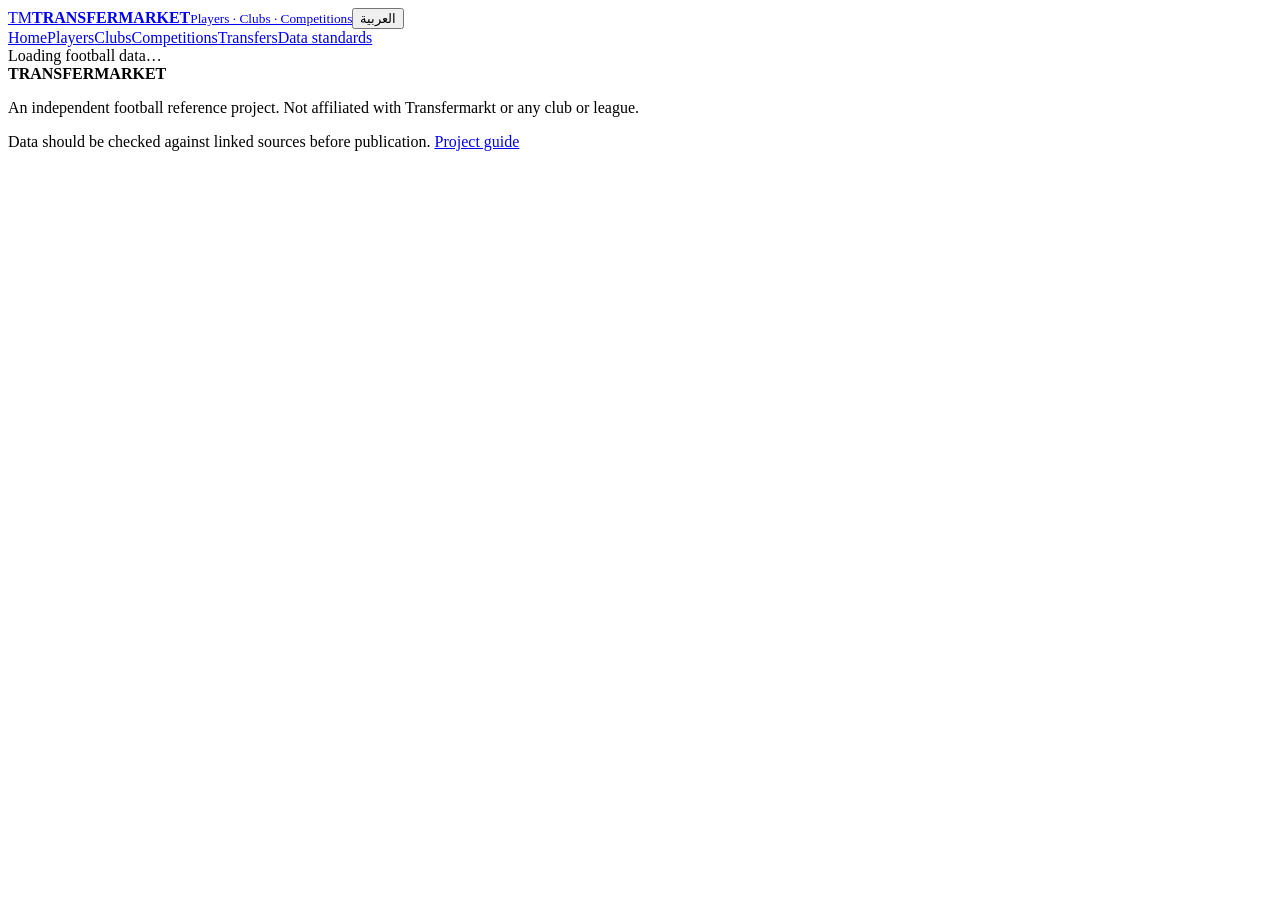
==== index.html @ 64c9f304 "Add files via upload" ====
<!doctype html><html lang="en"><head><meta charset="utf-8"><meta name="viewport" content="width=device-width, initial-scale=1"><meta name="description" content="Transfermarket — bilingual football player, club, competition and transfer reference."><meta name="theme-color" content="#0b4f91"><title>Home | Transfermarket</title><link rel="stylesheet" href="assets/css/style.css"></head><body data-page="home"><header class="topbar"><a class="brand" href="index.html"><span class="brand-mark">TM</span><span><b>TRANSFERMARKET</b><small>Players · Clubs · Competitions</small></span></a><button id="lang-toggle" class="lang-btn" type="button">العربية</button></header><nav class="nav"><a href="index.html" data-en="Home" data-ar="الرئيسية">Home</a><a href="players.html" data-en="Players" data-ar="اللاعبون">Players</a><a href="clubs.html" data-en="Clubs" data-ar="الأندية">Clubs</a><a href="competitions.html" data-en="Competitions" data-ar="البطولات">Competitions</a><a href="transfers.html" data-en="Transfers" data-ar="الانتقالات">Transfers</a><a href="sources.html" data-en="Data standards" data-ar="معايير البيانات">Data standards</a></nav><main id="app" class="container"><div class="loading">Loading football data…</div></main><footer><div><strong>TRANSFERMARKET</strong><p data-en="An independent football reference project. Not affiliated with Transfermarkt or any club or league." data-ar="مشروع مستقل للمعلومات الكروية، غير تابع لموقع Transfermarkt أو أي نادٍ أو دوري.">An independent football reference project. Not affiliated with Transfermarkt or any club or league.</p></div><p>Data should be checked against linked sources before publication. <a href="README.md">Project guide</a></p></footer><script src="assets/js/app.js"></script></body></html>
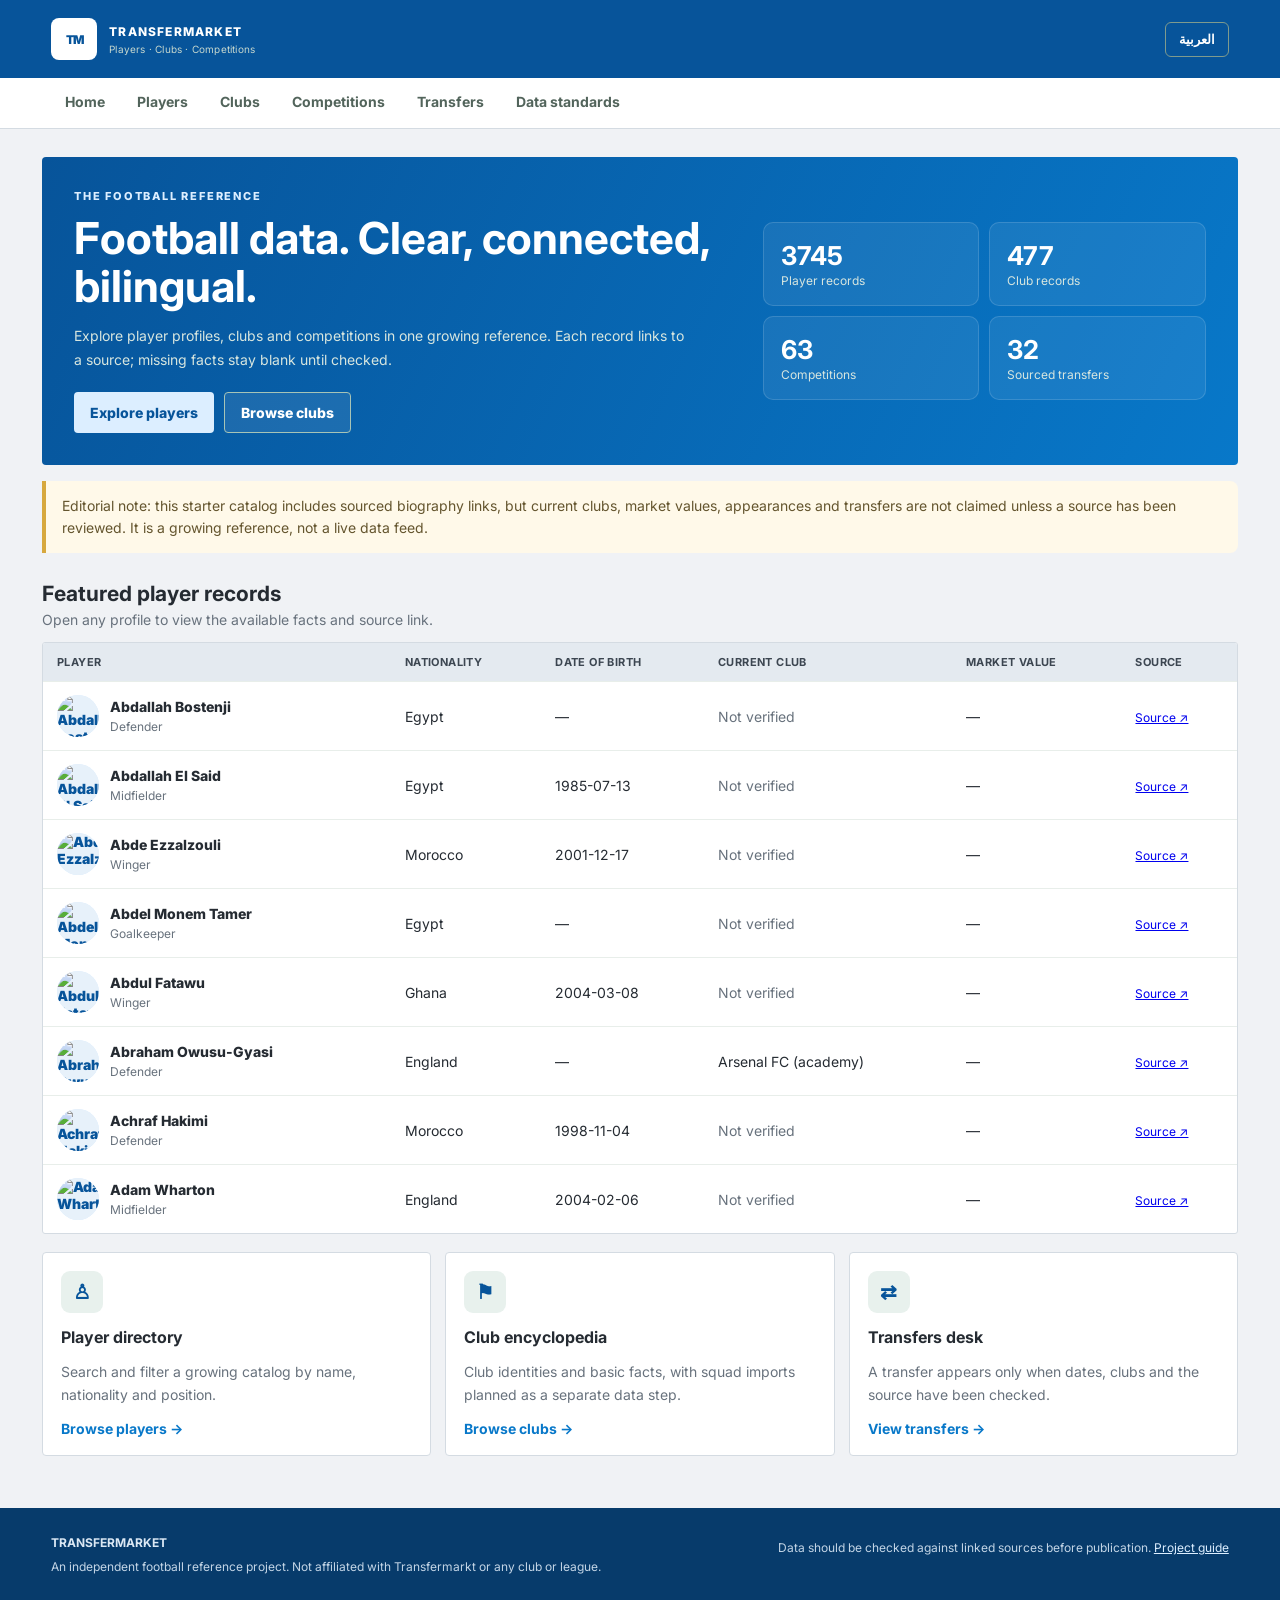
==== commit 3f286e78: "Add Google Search Console verification" ====
--- a/index.html
+++ b/index.html
@@ -1 +1 @@
-<!doctype html><html lang="en"><head><meta charset="utf-8"><meta name="viewport" content="width=device-width, initial-scale=1"><meta name="description" content="Transfermarket — bilingual football player, club, competition and transfer reference."><meta name="theme-color" content="#0b4f91"><title>Home | Transfermarket</title><link rel="stylesheet" href="assets/css/style.css"></head><body data-page="home"><header class="topbar"><a class="brand" href="index.html"><span class="brand-mark">TM</span><span><b>TRANSFERMARKET</b><small>Players · Clubs · Competitions</small></span></a><button id="lang-toggle" class="lang-btn" type="button">العربية</button></header><nav class="nav"><a href="index.html" data-en="Home" data-ar="الرئيسية">Home</a><a href="players.html" data-en="Players" data-ar="اللاعبون">Players</a><a href="clubs.html" data-en="Clubs" data-ar="الأندية">Clubs</a><a href="competitions.html" data-en="Competitions" data-ar="البطولات">Competitions</a><a href="transfers.html" data-en="Transfers" data-ar="الانتقالات">Transfers</a><a href="sources.html" data-en="Data standards" data-ar="معايير البيانات">Data standards</a></nav><main id="app" class="container"><div class="loading">Loading football data…</div></main><footer><div><strong>TRANSFERMARKET</strong><p data-en="An independent football reference project. Not affiliated with Transfermarkt or any club or league." data-ar="مشروع مستقل للمعلومات الكروية، غير تابع لموقع Transfermarkt أو أي نادٍ أو دوري.">An independent football reference project. Not affiliated with Transfermarkt or any club or league.</p></div><p>Data should be checked against linked sources before publication. <a href="README.md">Project guide</a></p></footer><script src="assets/js/app.js"></script></body></html>+<!doctype html><html lang="en"><head><meta name="google-site-verification" content="3MFec4bHhgXoLjgMnSscDFycvP-WJto5fAAOaWMtYmo" /><meta charset="utf-8"><meta name="viewport" content="width=device-width, initial-scale=1"><meta name="description" content="Transfermarket — bilingual football player, club, competition and transfer reference."><meta name="theme-color" content="#0b4f91"><title>Home | Transfermarket</title><link rel="stylesheet" href="assets/css/style.css"></head><body data-page="home"><header class="topbar"><a class="brand" href="index.html"><span class="brand-mark">TM</span><span><b>TRANSFERMARKET</b><small>Players · Clubs · Competitions</small></span></a><button id="lang-toggle" class="lang-btn" type="button">العربية</button></header><nav class="nav"><a href="index.html" data-en="Home" data-ar="الرئيسية">Home</a><a href="players.html" data-en="Players" data-ar="اللاعبون">Players</a><a href="clubs.html" data-en="Clubs" data-ar="الأندية">Clubs</a><a href="competitions.html" data-en="Competitions" data-ar="البطولات">Competitions</a><a href="transfers.html" data-en="Transfers" data-ar="الانتقالات">Transfers</a><a href="sources.html" data-en="Data standards" data-ar="معايير البيانات">Data standards</a></nav><main id="app" class="container"><div class="loading">Loading football data…</div></main><footer><div><strong>TRANSFERMARKET</strong><p data-en="An independent football reference project. Not affiliated with Transfermarkt or any club or league." data-ar="مشروع مستقل للمعلومات الكروية، غير تابع لموقع Transfermarkt أو أي نادٍ أو دوري.">An independent football reference project. Not affiliated with Transfermarkt or any club or league.</p></div><p>Data should be checked against linked sources before publication. <a href="README.md">Project guide</a></p></footer><script src="assets/js/app.js"></script></body></html>
--- a/assets/css/style.css
+++ b/assets/css/style.css
@@ -0,0 +1,8 @@
+@import url('https://fonts.googleapis.com/css2?family=Inter:wght@400;500;600;700;800&family=Cairo:wght@400;500;600;700;800&display=swap');
+:root{--green:#07549a;--green2:#0878c9;--lime:#dceeff;--ink:#252b32;--muted:#68727d;--line:#d4dbe2;--paper:#f0f2f5;--white:#fff;--blue:#e7f1fa}*{box-sizing:border-box}body{margin:0;background:var(--paper);color:var(--ink);font-family:Inter,Arial,sans-serif;font-size:14px}body[dir=rtl]{font-family:Cairo,Arial,sans-serif}.topbar{background:#07549a;color:#fff;display:flex;align-items:center;justify-content:space-between;padding:18px max(4vw,18px);gap:16px}.brand{display:flex;gap:12px;align-items:center;color:white;text-decoration:none;font-size:12px;letter-spacing:1.2px}.brand b{font-weight:800}.brand small{display:block;color:#c5d7ce;letter-spacing:.2px;margin-top:4px;font-size:10px}.brand-mark{display:grid;place-items:center;background:#fff;color:#07549a;font-weight:900;border-radius:8px;width:46px;height:42px;letter-spacing:-1px}.lang-btn{border:1px solid #7f9b8d;background:transparent;color:white;border-radius:6px;padding:9px 13px;cursor:pointer;font-weight:700}.nav{display:flex;gap:4px;padding:0 max(4vw,18px);background:#fff;border-bottom:1px solid var(--line);overflow-x:auto}.nav a{padding:15px 14px;color:#52645b;text-decoration:none;white-space:nowrap;font-weight:700;border-bottom:3px solid transparent}.nav a:hover{border-bottom-color:#0878c9;color:#07549a}.container{max-width:1240px;margin:0 auto;padding:28px 22px 52px;min-height:65vh}.hero{background:linear-gradient(115deg,#07549a,#0878c9);color:white;border-radius:4px;padding:32px;display:grid;grid-template-columns:1.5fr 1fr;gap:24px;align-items:center;overflow:hidden}.eyebrow{text-transform:uppercase;letter-spacing:1.8px;color:#dceeff;font-size:11px;font-weight:800}.hero h1{font-size:clamp(28px,4vw,44px);line-height:1.08;margin:12px 0}.hero p{color:#d7e6df;line-height:1.7;max-width:620px}.hero-actions{display:flex;gap:10px;flex-wrap:wrap;margin-top:20px}.btn{display:inline-flex;align-items:center;justify-content:center;border:0;border-radius:4px;padding:11px 16px;background:#dceeff;color:#07549a;font-weight:800;text-decoration:none;cursor:pointer}.btn.secondary{background:#ffffff16;border:1px solid #a7c4b6;color:white}.stats{display:grid;grid-template-columns:repeat(2,1fr);gap:10px}.stat{background:#ffffff12;border:1px solid #ffffff24;border-radius:10px;padding:17px}.stat strong{font-size:26px;display:block}.stat span{color:#d7e6df;font-size:12px}.section-head{display:flex;justify-content:space-between;align-items:end;gap:12px;margin:28px 0 14px}.section-head h2{margin:0;font-size:21px}.section-head p{margin:5px 0 0;color:var(--muted)}.cards{display:grid;grid-template-columns:repeat(3,minmax(0,1fr));gap:14px}.card{background:white;border:1px solid var(--line);border-radius:4px;padding:18px;min-width:0}.card h3{margin:0 0 8px;font-size:16px}.card p{color:var(--muted);line-height:1.6}.card a{color:var(--green2);font-weight:700;text-decoration:none}.feature-icon{display:grid;place-items:center;background:#e8f1ed;color:var(--green);font-size:20px;font-weight:900;width:42px;height:42px;border-radius:9px;margin-bottom:14px}.toolbar{display:flex;gap:10px;flex-wrap:wrap;margin:18px 0}.field{border:1px solid #cfdad3;border-radius:7px;padding:11px 12px;background:white;color:var(--ink);min-width:170px;font:inherit}.field.search{flex:1;min-width:240px}.table-wrap{overflow:auto;border:1px solid var(--line);border-radius:3px;background:white}.data-table{border-collapse:collapse;width:100%;min-width:700px;text-align:left}.data-table th{background:#e4eaf0;color:#3c4651;font-size:11px;text-transform:uppercase;letter-spacing:.4px;padding:12px 14px;white-space:nowrap}.data-table td{padding:13px 14px;border-top:1px solid #e8eeea;vertical-align:middle}.data-table tr:hover td{background:#f8fbf9}.person-cell{display:flex;align-items:center;gap:10px;min-width:180px}.avatar{width:38px;height:38px;display:grid;place-items:center;border-radius:50%;background:#dceeff;color:#07549a;font-weight:900;flex-shrink:0}.person-cell a{font-weight:800;color:var(--ink);text-decoration:none}.sub{display:block;color:var(--muted);font-size:12px;margin-top:4px}.tag{display:inline-block;background:#e3f0fb;color:#07549a;border-radius:5px;padding:4px 7px;font-size:11px;font-weight:700}.muted{color:var(--muted)}.notice{border-left:4px solid #d7a83d;background:#fff9e9;padding:14px 16px;border-radius:0 8px 8px 0;line-height:1.6;color:#64552e}.profile-head{background:white;border:1px solid var(--line);border-radius:13px;padding:25px;display:flex;gap:20px;align-items:center}.profile-avatar{width:94px;height:94px;display:grid;place-items:center;background:#07549a;color:#fff;font-size:30px;font-weight:900;border-radius:14px;flex-shrink:0}.profile-head h1{margin:0 0 8px;font-size:30px}.profile-head p{color:var(--muted);margin:5px 0}.detail-grid{display:grid;grid-template-columns:repeat(3,minmax(0,1fr));gap:12px;margin-top:16px}.detail{background:white;border:1px solid var(--line);padding:15px;border-radius:9px}.detail span{display:block;color:var(--muted);font-size:12px;margin-bottom:7px}.detail strong{font-size:15px}.empty{padding:30px;text-align:center;color:var(--muted)}footer{background:#073b6b;color:#dbe8f4;padding:25px max(4vw,18px);display:flex;justify-content:space-between;gap:25px;flex-wrap:wrap;font-size:12px;line-height:1.6}footer p{margin:5px 0;color:#c3d5e6}footer a{color:#dceeff}.source-link{font-size:12px}.ltr{direction:ltr;text-align:left}body[dir=rtl] .data-table{text-align:right}body[dir=rtl] .notice{border-left:0;border-right:4px solid #d7a83d;border-radius:8px 0 0 8px}body[dir=rtl] .person-cell{flex-direction:row}body[dir=rtl] .hero{direction:rtl}body[dir=rtl] footer{direction:rtl}@media(max-width:800px){.hero{grid-template-columns:1fr;padding:24px}.cards{grid-template-columns:repeat(2,minmax(0,1fr))}.detail-grid{grid-template-columns:repeat(2,minmax(0,1fr))}.profile-head h1{font-size:24px}}@media(max-width:520px){.container{padding:18px 12px 38px}.cards{grid-template-columns:1fr}.detail-grid{grid-template-columns:1fr 1fr}.profile-head{align-items:flex-start;padding:17px;gap:14px}.profile-avatar{width:64px;height:64px;font-size:22px}.profile-head h1{font-size:21px}.field{width:100%;min-width:0}.field.search{min-width:100%}.stats{grid-template-columns:repeat(2,1fr)}.stat{padding:12px}.stat strong{font-size:22px}.brand{font-size:10px}}
+
+/* Player photo support: show a verified image when available; keep initials as a graceful fallback. */
+.photo-shell{position:relative;overflow:hidden;display:inline-grid;place-items:center;flex-shrink:0}.photo-shell.avatar{width:42px;height:42px;border-radius:50%;background:#dceeff;color:#07549a}.photo-shell.profile-avatar{width:118px;height:118px;border-radius:10px;background:#07549a;color:#fff;font-size:30px}.photo-initials{grid-area:1/1;z-index:0}.player-photo{position:absolute;inset:0;width:100%;height:100%;object-fit:cover;object-position:center;z-index:1;background:#e7f1fa}.player-photo.is-loaded{display:block}.person-cell .photo-shell{margin-right:1px}.profile-head .photo-shell{align-self:center}
+@media(max-width:700px){.profile-head{align-items:flex-start;gap:14px;padding:17px}.photo-shell.profile-avatar{width:86px;height:86px;font-size:24px}.profile-head h1{font-size:24px}.detail-grid{grid-template-columns:repeat(2,minmax(0,1fr))}}
+
+.club-card{min-width:0}.club-logo{width:76px;height:76px;border-radius:18px;background:#eef3f8;color:#23405f;display:flex;align-items:center;justify-content:center;font-weight:800;font-size:20px;overflow:hidden;margin-bottom:12px}.club-logo img{width:100%;height:100%;object-fit:contain;background:#fff}.club-logo span{display:block}.club-card h3{margin-top:0}.player-photo.is-loaded{object-fit:cover}.photo-shell{position:relative;overflow:hidden}.photo-initials{position:absolute;inset:0;display:flex;align-items:center;justify-content:center;z-index:0}.player-photo{position:relative;z-index:1}
